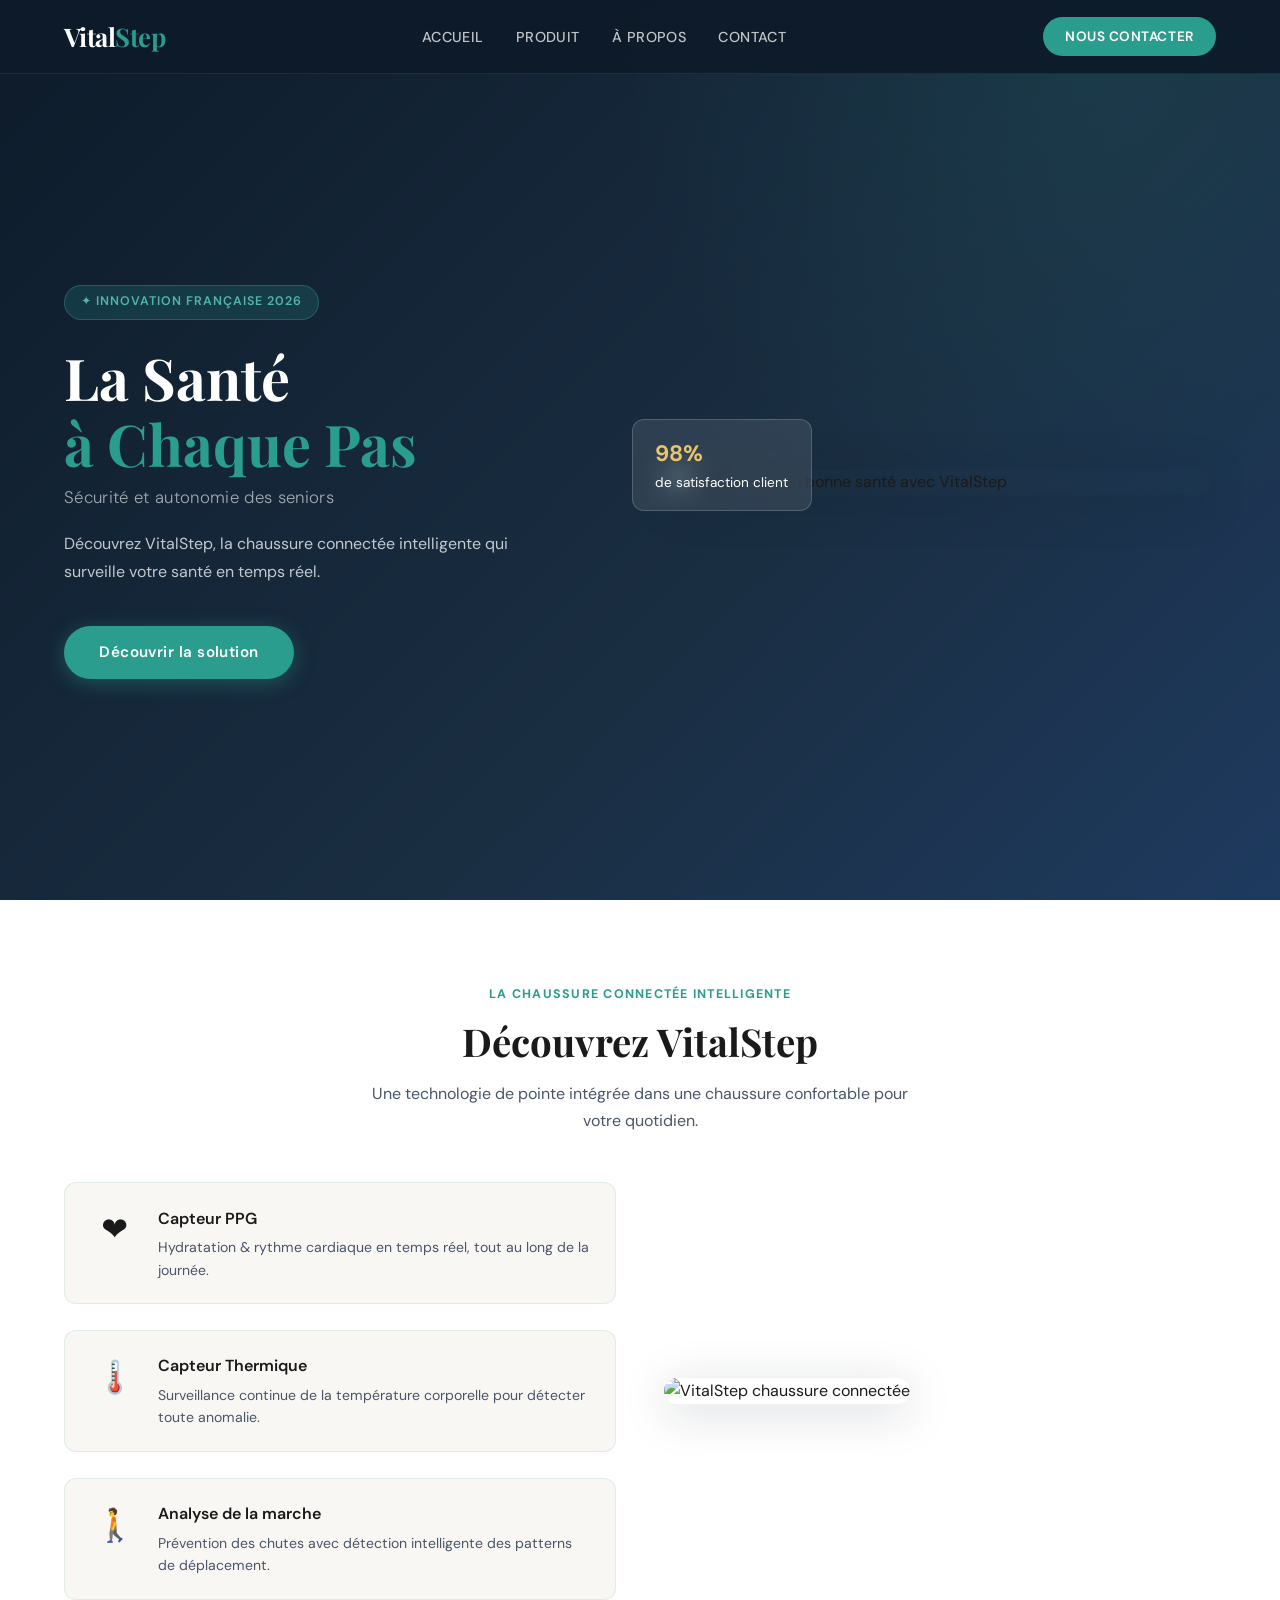
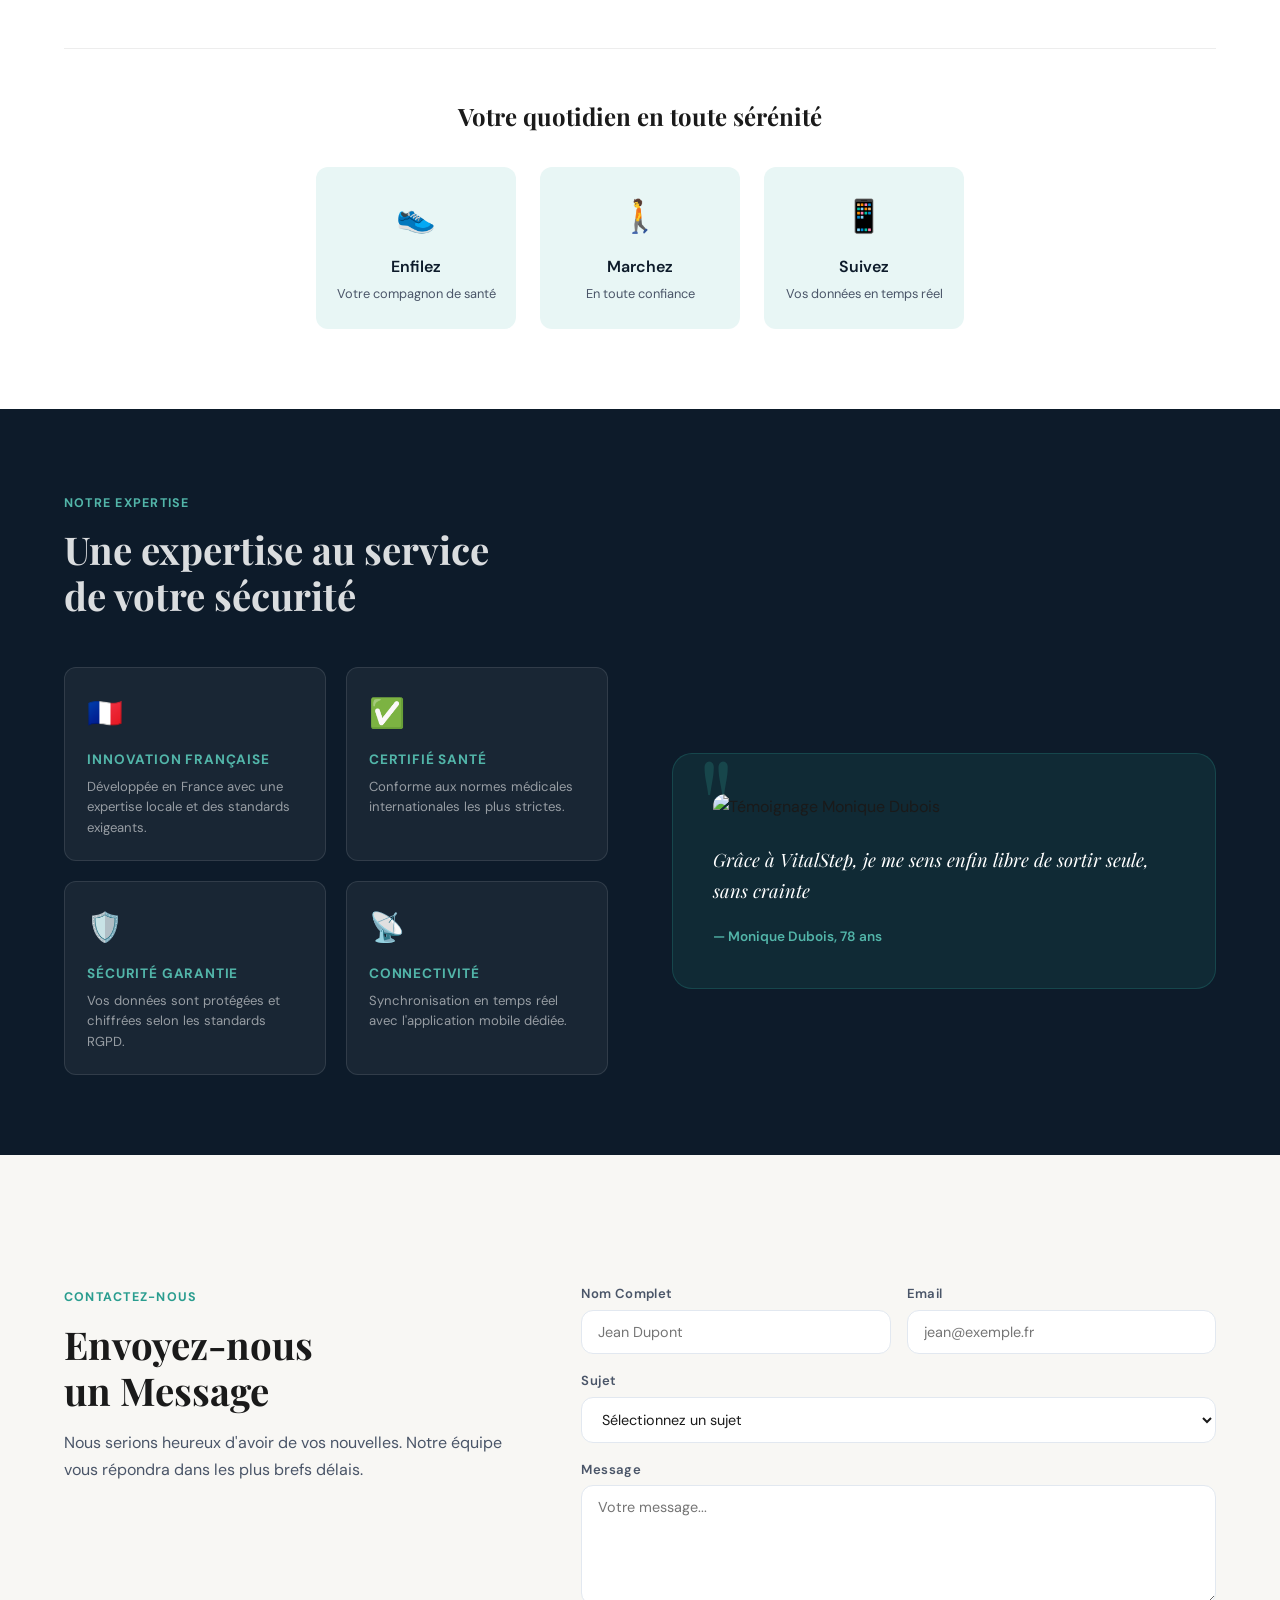
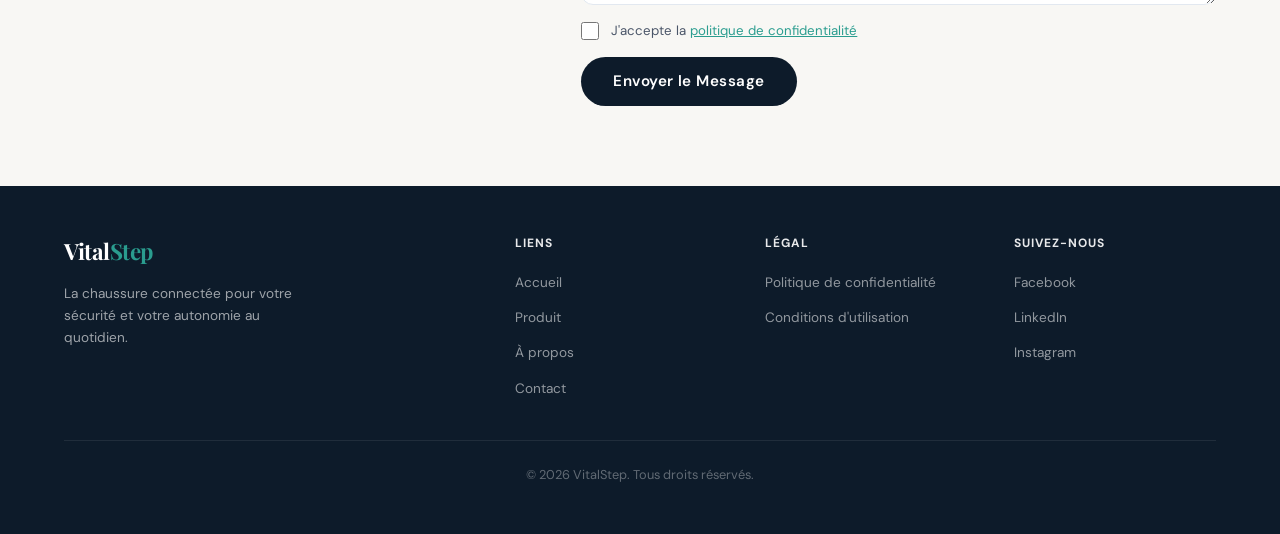
==== index-1.html @ 6504c4a6 "Formulaire connecté au webhook Make" ====
<!DOCTYPE html>
<html lang="fr">
<head>
  <meta charset="UTF-8" />
  <meta name="viewport" content="width=device-width, initial-scale=1.0" />
  <title>VitalStep</title>
  <link rel="preconnect" href="https://fonts.googleapis.com" />
  <link rel="preconnect" href="https://fonts.gstatic.com" crossorigin />
  <link href="https://fonts.googleapis.com/css2?family=Playfair+Display:wght@400;600;700&family=DM+Sans:wght@300;400;500;600&display=swap" rel="stylesheet" />
  <style>
    *, *::before, *::after { box-sizing: border-box; margin: 0; padding: 0; }

    :root {
      --navy: #0D1B2A;
      --navy-mid: #1A2E42;
      --teal: #2A9D8F;
      --teal-light: #52B5A9;
      --teal-pale: #E8F6F5;
      --gold: #E9C46A;
      --off-white: #F8F7F4;
      --text-dark: #1A1A1A;
      --text-mid: #4A5568;
      --text-light: #718096;
      --font-display: 'Playfair Display', Georgia, serif;
      --font-body: 'DM Sans', system-ui, sans-serif;
      --radius: 12px;
      --radius-lg: 20px;
      --shadow: 0 4px 32px rgba(13,27,42,0.10);
      --shadow-hover: 0 8px 48px rgba(13,27,42,0.18);
    }

    html { scroll-behavior: smooth; }

    body {
      font-family: var(--font-body);
      background: var(--off-white);
      color: var(--text-dark);
      line-height: 1.6;
      overflow-x: hidden;
    }

    nav {
      position: fixed; top: 0; left: 0; right: 0; z-index: 100;
      display: flex; align-items: center; justify-content: space-between;
      padding: 1rem 5%;
      background: rgba(13, 27, 42, 0.95);
      backdrop-filter: blur(12px);
      border-bottom: 1px solid rgba(42, 157, 143, 0.2);
      transition: all 0.3s;
    }
    .nav-logo {
      font-family: var(--font-display);
      font-size: 1.6rem; font-weight: 700;
      color: #fff;
      letter-spacing: -0.02em;
    }
    .nav-logo span { color: var(--teal); }
    .nav-links { display: flex; gap: 2rem; list-style: none; }
    .nav-links a {
      color: rgba(255,255,255,0.75);
      text-decoration: none; font-size: 0.9rem; font-weight: 500;
      letter-spacing: 0.03em; text-transform: uppercase;
      transition: color 0.2s;
    }
    .nav-links a:hover { color: var(--teal-light); }
    .nav-cta {
      background: var(--teal); color: #fff;
      padding: 0.55rem 1.4rem; border-radius: 50px;
      text-decoration: none; font-size: 0.85rem; font-weight: 600;
      letter-spacing: 0.04em; text-transform: uppercase;
      transition: background 0.2s, transform 0.15s;
    }
    .nav-cta:hover { background: var(--teal-light); transform: translateY(-1px); }

    #home {
      min-height: 100vh;
      display: grid; grid-template-columns: 1fr 1fr; align-items: center;
      gap: 3rem; padding: 8rem 5% 4rem;
      background: linear-gradient(135deg, var(--navy) 0%, var(--navy-mid) 60%, #1E3A5F 100%);
      position: relative; overflow: hidden;
    }
    #home::before {
      content: '';
      position: absolute; top: -50%; right: -20%;
      width: 80vw; height: 80vw; max-width: 900px;
      border-radius: 50%;
      background: radial-gradient(circle, rgba(42,157,143,0.12) 0%, transparent 70%);
      pointer-events: none;
    }
    .hero-content { position: relative; z-index: 1; }
    .hero-badge {
      display: inline-block;
      background: rgba(42,157,143,0.2); color: var(--teal-light);
      border: 1px solid rgba(42,157,143,0.4);
      padding: 0.4rem 1rem; border-radius: 50px;
      font-size: 0.78rem; font-weight: 600; letter-spacing: 0.08em;
      text-transform: uppercase; margin-bottom: 1.5rem;
    }
    .hero-title {
      font-family: var(--font-display);
      font-size: clamp(2.4rem, 4.5vw, 3.8rem);
      font-weight: 700; line-height: 1.15; color: #fff;
      margin-bottom: 0.5rem;
    }
    .hero-title .accent { color: var(--teal); display: block; }
    .hero-subtitle {
      font-size: 1.05rem; color: rgba(255,255,255,0.6);
      font-weight: 300; margin-bottom: 1.2rem;
      letter-spacing: 0.02em;
    }
    .hero-desc {
      font-size: 1rem; color: rgba(255,255,255,0.75);
      max-width: 480px; margin-bottom: 2.5rem; line-height: 1.75;
    }
    .hero-btn {
      display: inline-block;
      background: var(--teal); color: #fff;
      padding: 0.9rem 2.2rem; border-radius: 50px;
      text-decoration: none; font-size: 0.95rem; font-weight: 600;
      letter-spacing: 0.03em;
      transition: background 0.2s, transform 0.15s, box-shadow 0.2s;
      box-shadow: 0 4px 20px rgba(42,157,143,0.4);
    }
    .hero-btn:hover {
      background: var(--teal-light); transform: translateY(-2px);
      box-shadow: 0 8px 30px rgba(42,157,143,0.5);
    }
    .hero-image-wrap {
      position: relative; z-index: 1;
      display: flex; align-items: center; justify-content: center;
    }
    .hero-image-wrap img {
      width: 100%; max-width: 540px;
      border-radius: var(--radius-lg);
      box-shadow: var(--shadow-hover);
      object-fit: cover;
    }
    .hero-float-card {
      position: absolute; bottom: -1rem; left: -2rem;
      background: rgba(255,255,255,0.1); backdrop-filter: blur(14px);
      border: 1px solid rgba(255,255,255,0.18);
      border-radius: var(--radius); padding: 1rem 1.4rem;
      color: #fff; font-size: 0.85rem;
    }
    .hero-float-card strong { display: block; font-size: 1.4rem; color: var(--gold); }

    section { padding: 5rem 5%; }
    .section-tag {
      display: inline-block; color: var(--teal);
      font-size: 0.78rem; font-weight: 700; letter-spacing: 0.1em;
      text-transform: uppercase; margin-bottom: 0.8rem;
    }
    .section-title {
      font-family: var(--font-display);
      font-size: clamp(1.8rem, 3vw, 2.8rem);
      font-weight: 700; line-height: 1.2; color: var(--text-dark);
      margin-bottom: 1rem;
    }
    .section-title.light { color: #fff; }
    .section-sub { color: var(--text-mid); max-width: 560px; line-height: 1.7; }

    #product { background: #fff; }
    .product-grid {
      display: grid; grid-template-columns: 1fr 1fr; gap: 3rem;
      align-items: center; margin-top: 3rem;
    }
    .product-features { display: flex; flex-direction: column; gap: 1.6rem; }
    .feature-card {
      display: flex; gap: 1.2rem; align-items: flex-start;
      padding: 1.4rem 1.6rem; border-radius: var(--radius);
      background: var(--off-white);
      border: 1px solid rgba(42,157,143,0.12);
      transition: transform 0.2s, box-shadow 0.2s, border-color 0.2s;
    }
    .feature-card:hover {
      transform: translateY(-3px); box-shadow: var(--shadow);
      border-color: rgba(42,157,143,0.35);
    }
    .feature-icon {
      font-size: 2rem; width: 48px; height: 48px;
      display: flex; align-items: center; justify-content: center;
      flex-shrink: 0;
    }
    .feature-card h3 { font-size: 1rem; font-weight: 600; margin-bottom: 0.3rem; }
    .feature-card p { font-size: 0.88rem; color: var(--text-mid); line-height: 1.6; }
    .product-steps {
      margin-top: 3rem; padding-top: 3rem;
      border-top: 1px solid rgba(0,0,0,0.07);
    }
    .steps-title {
      font-family: var(--font-display); font-size: 1.5rem;
      font-weight: 700; color: var(--text-dark); margin-bottom: 2rem;
      text-align: center;
    }
    .steps-row {
      display: flex; gap: 1.5rem; justify-content: center; flex-wrap: wrap;
    }
    .step-item {
      flex: 1; min-width: 140px; max-width: 200px;
      text-align: center; padding: 1.5rem 1rem;
      background: var(--teal-pale); border-radius: var(--radius);
    }
    .step-icon { font-size: 2rem; margin-bottom: 0.7rem; }
    .step-item h4 { font-size: 1rem; font-weight: 600; color: var(--navy); }
    .step-item p { font-size: 0.8rem; color: var(--text-mid); margin-top: 0.3rem; }
    .product-image img {
      width: 100%; border-radius: var(--radius-lg);
      box-shadow: var(--shadow-hover); object-fit: cover;
    }

    #about { background: var(--navy); }
    #about .section-title, #about .section-sub { color: rgba(255,255,255,0.85); }
    .about-inner {
      display: grid; grid-template-columns: 1fr 1fr; gap: 4rem;
      align-items: center; margin-top: 3rem;
    }
    .trust-grid {
      display: grid; grid-template-columns: 1fr 1fr; gap: 1.2rem;
    }
    .trust-card {
      background: rgba(255,255,255,0.05);
      border: 1px solid rgba(255,255,255,0.1);
      border-radius: var(--radius); padding: 1.4rem;
      transition: background 0.2s;
    }
    .trust-card:hover { background: rgba(42,157,143,0.12); }
    .trust-icon { font-size: 1.8rem; margin-bottom: 0.8rem; }
    .trust-card h3 { font-size: 0.85rem; font-weight: 700; color: var(--teal-light); letter-spacing: 0.06em; text-transform: uppercase; margin-bottom: 0.4rem; }
    .trust-card p { font-size: 0.82rem; color: rgba(255,255,255,0.55); line-height: 1.55; }
    .testimonial-block {
      background: rgba(42,157,143,0.12);
      border: 1px solid rgba(42,157,143,0.25);
      border-radius: var(--radius-lg); padding: 2.5rem;
      position: relative;
    }
    .testimonial-block::before {
      content: '"';
      font-family: var(--font-display); font-size: 8rem;
      line-height: 1; color: rgba(42,157,143,0.25);
      position: absolute; top: -1rem; left: 1.5rem;
      pointer-events: none;
    }
    .testimonial-block img {
      width: 100%; border-radius: var(--radius);
      margin-bottom: 1.5rem; object-fit: cover;
      max-height: 220px;
    }
    .testimonial-text {
      font-family: var(--font-display); font-size: 1.15rem;
      font-style: italic; color: #fff; line-height: 1.7;
      margin-bottom: 1.2rem;
    }
    .testimonial-author { font-size: 0.85rem; color: var(--teal-light); font-weight: 600; }

    #contact { background: var(--off-white); }
    .contact-inner {
      display: grid; grid-template-columns: 1fr 1.4fr; gap: 4rem;
      align-items: start; margin-top: 3rem;
    }
    .contact-info p { color: var(--text-mid); line-height: 1.75; margin-bottom: 2rem; }
    form { display: flex; flex-direction: column; gap: 1rem; }
    .form-row { display: grid; grid-template-columns: 1fr 1fr; gap: 1rem; }
    .form-group { display: flex; flex-direction: column; gap: 0.35rem; }
    .form-group label { font-size: 0.82rem; font-weight: 600; color: var(--text-mid); letter-spacing: 0.03em; }
    .form-group input,
    .form-group select,
    .form-group textarea {
      padding: 0.75rem 1rem;
      border: 1.5px solid #E2E8F0;
      border-radius: var(--radius); font-family: var(--font-body);
      font-size: 0.9rem; color: var(--text-dark);
      background: #fff; transition: border-color 0.2s, box-shadow 0.2s;
      outline: none;
    }
    .form-group input:focus,
    .form-group select:focus,
    .form-group textarea:focus {
      border-color: var(--teal);
      box-shadow: 0 0 0 3px rgba(42,157,143,0.12);
    }
    .form-group textarea { resize: vertical; min-height: 120px; }
    .form-check {
      display: flex; align-items: flex-start; gap: 0.75rem;
      font-size: 0.83rem; color: var(--text-mid); line-height: 1.5;
    }
    .form-check input[type="checkbox"] {
      width: 18px; height: 18px; margin-top: 1px; flex-shrink: 0;
      accent-color: var(--teal); cursor: pointer;
    }
    .form-check a { color: var(--teal); }
    .btn-submit {
      background: var(--navy); color: #fff;
      padding: 0.9rem 2rem; border-radius: 50px;
      border: none; cursor: pointer; font-family: var(--font-body);
      font-size: 0.95rem; font-weight: 600; letter-spacing: 0.03em;
      transition: background 0.2s, transform 0.15s;
      align-self: flex-start;
    }
    .btn-submit:hover { background: var(--teal); transform: translateY(-2px); }
    .btn-submit:disabled {
      opacity: 0.6; cursor: not-allowed; transform: none;
    }

    footer {
      background: var(--navy);
      color: rgba(255,255,255,0.6);
      padding: 3rem 5%;
    }
    .footer-inner {
      display: grid; grid-template-columns: 2fr 1fr 1fr 1fr; gap: 3rem;
      margin-bottom: 2.5rem;
    }
    .footer-brand .nav-logo { font-size: 1.4rem; display: block; margin-bottom: 0.8rem; }
    .footer-brand p { font-size: 0.85rem; line-height: 1.65; max-width: 240px; }
    .footer-col h4 {
      font-size: 0.75rem; font-weight: 700; color: rgba(255,255,255,0.9);
      letter-spacing: 0.08em; text-transform: uppercase; margin-bottom: 1rem;
    }
    .footer-col ul { list-style: none; display: flex; flex-direction: column; gap: 0.6rem; }
    .footer-col ul a { color: rgba(255,255,255,0.55); text-decoration: none; font-size: 0.85rem; transition: color 0.2s; }
    .footer-col ul a:hover { color: var(--teal-light); }
    .footer-bottom {
      border-top: 1px solid rgba(255,255,255,0.08);
      padding-top: 1.5rem; text-align: center;
      font-size: 0.8rem; color: rgba(255,255,255,0.35);
    }

    .fade-up {
      opacity: 0; transform: translateY(30px);
      transition: opacity 0.6s ease, transform 0.6s ease;
    }
    .fade-up.visible { opacity: 1; transform: translateY(0); }

    @media (max-width: 900px) {
      #home { grid-template-columns: 1fr; text-align: center; }
      .hero-desc { margin-inline: auto; }
      .hero-image-wrap { display: none; }
      .product-grid, .about-inner, .contact-inner { grid-template-columns: 1fr; }
      .footer-inner { grid-template-columns: 1fr 1fr; }
      .nav-links { display: none; }
    }
    @media (max-width: 600px) {
      .form-row { grid-template-columns: 1fr; }
      .trust-grid { grid-template-columns: 1fr; }
      .footer-inner { grid-template-columns: 1fr; }
      .steps-row { flex-direction: column; align-items: center; }
    }
  </style>
</head>
<body>

  <nav id="navbar">
    <span class="nav-logo">Vital<span>Step</span></span>
    <ul class="nav-links">
      <li><a href="#home">Accueil</a></li>
      <li><a href="#product">Produit</a></li>
      <li><a href="#about">À propos</a></li>
      <li><a href="#contact">Contact</a></li>
    </ul>
    <a href="#contact" class="nav-cta">Nous contacter</a>
  </nav>

  <section id="home">
    <div class="hero-content fade-up">
      <span class="hero-badge">✦ Innovation Française 2026</span>
      <h1 class="hero-title">
        La Santé<br />
        <span class="accent">à Chaque Pas</span>
      </h1>
      <p class="hero-subtitle">Sécurité et autonomie des seniors</p>
      <p class="hero-desc">
        Découvrez VitalStep, la chaussure connectée intelligente qui surveille votre santé en temps réel.
      </p>
      <a href="#product" class="hero-btn">Découvrir la solution</a>
    </div>
    <div class="hero-image-wrap fade-up" style="transition-delay: 0.2s">
      <img
        src="https://vitalstep-dq9lbvac.manus.space/manus-storage/maquette_sans_texte_7a502015.jpg"
        alt="Grand-mère en bonne santé avec VitalStep"
      />
      <div class="hero-float-card">
        <strong>98%</strong>
        de satisfaction client
      </div>
    </div>
  </section>

  <section id="product">
    <div style="text-align: center; max-width: 640px; margin: 0 auto 1rem;">
      <span class="section-tag fade-up">La chaussure connectée intelligente</span>
      <h2 class="section-title fade-up">Découvrez VitalStep</h2>
      <p class="section-sub fade-up" style="margin: 0 auto;">
        Une technologie de pointe intégrée dans une chaussure confortable pour votre quotidien.
      </p>
    </div>
    <div class="product-grid">
      <div class="product-features">
        <div class="feature-card fade-up">
          <div class="feature-icon">❤️</div>
          <div>
            <h3>Capteur PPG</h3>
            <p>Hydratation &amp; rythme cardiaque en temps réel, tout au long de la journée.</p>
          </div>
        </div>
        <div class="feature-card fade-up" style="transition-delay: 0.1s">
          <div class="feature-icon">🌡️</div>
          <div>
            <h3>Capteur Thermique</h3>
            <p>Surveillance continue de la température corporelle pour détecter toute anomalie.</p>
          </div>
        </div>
        <div class="feature-card fade-up" style="transition-delay: 0.2s">
          <div class="feature-icon">🚶</div>
          <div>
            <h3>Analyse de la marche</h3>
            <p>Prévention des chutes avec détection intelligente des patterns de déplacement.</p>
          </div>
        </div>
      </div>
      <div class="product-image fade-up" style="transition-delay: 0.15s">
        <img
          src="https://vitalstep-dq9lbvac.manus.space/manus-storage/maquette_sans_texte_7a502015.jpg"
          alt="VitalStep chaussure connectée"
        />
      </div>
    </div>
    <div class="product-steps fade-up">
      <p class="steps-title">Votre quotidien en toute sérénité</p>
      <div class="steps-row">
        <div class="step-item">
          <div class="step-icon">👟</div>
          <h4>Enfilez</h4>
          <p>Votre compagnon de santé</p>
        </div>
        <div class="step-item">
          <div class="step-icon">🚶</div>
          <h4>Marchez</h4>
          <p>En toute confiance</p>
        </div>
        <div class="step-item">
          <div class="step-icon">📱</div>
          <h4>Suivez</h4>
          <p>Vos données en temps réel</p>
        </div>
      </div>
    </div>
  </section>

  <section id="about">
    <div>
      <span class="section-tag" style="color: var(--teal-light);">Notre expertise</span>
      <h2 class="section-title light fade-up">Une expertise au service<br />de votre sécurité</h2>
    </div>
    <div class="about-inner">
      <div class="trust-grid">
        <div class="trust-card fade-up">
          <div class="trust-icon">🇫🇷</div>
          <h3>Innovation Française</h3>
          <p>Développée en France avec une expertise locale et des standards exigeants.</p>
        </div>
        <div class="trust-card fade-up" style="transition-delay: 0.1s">
          <div class="trust-icon">✅</div>
          <h3>Certifié Santé</h3>
          <p>Conforme aux normes médicales internationales les plus strictes.</p>
        </div>
        <div class="trust-card fade-up" style="transition-delay: 0.2s">
          <div class="trust-icon">🛡️</div>
          <h3>Sécurité Garantie</h3>
          <p>Vos données sont protégées et chiffrées selon les standards RGPD.</p>
        </div>
        <div class="trust-card fade-up" style="transition-delay: 0.3s">
          <div class="trust-icon">📡</div>
          <h3>Connectivité</h3>
          <p>Synchronisation en temps réel avec l'application mobile dédiée.</p>
        </div>
      </div>
      <div class="testimonial-block fade-up" style="transition-delay: 0.15s">
        <img
          src="https://vitalstep-dq9lbvac.manus.space/manus-storage/maquette_sans_texte_7a502015.jpg"
          alt="Témoignage Monique Dubois"
        />
        <p class="testimonial-text">
          Grâce à VitalStep, je me sens enfin libre de sortir seule, sans crainte
        </p>
        <p class="testimonial-author">— Monique Dubois, 78 ans</p>
      </div>
    </div>
  </section>

  <section id="contact">
    <div class="contact-inner">
      <div>
        <span class="section-tag fade-up">Contactez-nous</span>
        <h2 class="section-title fade-up">Envoyez-nous<br />un Message</h2>
        <p class="section-sub fade-up">
          Nous serions heureux d'avoir de vos nouvelles. Notre équipe vous répondra dans les plus brefs délais.
        </p>
      </div>
      <form id="contactForm" class="fade-up">
        <div class="form-row">
          <div class="form-group">
            <label for="name">Nom Complet</label>
            <input type="text" id="name" name="name" placeholder="Jean Dupont" required />
          </div>
          <div class="form-group">
            <label for="email">Email</label>
            <input type="email" id="email" name="email" placeholder="jean@exemple.fr" required />
          </div>
        </div>
        <div class="form-group">
          <label for="subject">Sujet</label>
          <select id="subject" name="subject" required>
            <option value="" disabled selected>Sélectionnez un sujet</option>
            <option value="general">Question générale</option>
            <option value="support">Support technique</option>
            <option value="partnership">Partenariat</option>
            <option value="feedback">Retour d'expérience</option>
          </select>
        </div>
        <div class="form-group">
          <label for="message">Message</label>
          <textarea id="message" name="message" placeholder="Votre message..." required></textarea>
        </div>
        <div class="form-check">
          <input type="checkbox" id="privacy" name="privacy" required />
          <label for="privacy">
            J'accepte la <a href="#">politique de confidentialité</a>
          </label>
        </div>
        <button type="submit" class="btn-submit" id="submitBtn">Envoyer le Message</button>
        <p id="form-success" style="display:none; color: var(--teal); font-weight:600; font-size:0.9rem; margin-top:0.5rem;">
          ✓ Votre message a bien été envoyé. Vous allez recevoir un email de confirmation !
        </p>
        <p id="form-error" style="display:none; color:#E53E3E; font-weight:600; font-size:0.9rem; margin-top:0.5rem;">
          ✗ Une erreur est survenue. Veuillez réessayer.
        </p>
      </form>
    </div>
  </section>

  <footer>
    <div class="footer-inner">
      <div class="footer-brand">
        <span class="nav-logo">Vital<span>Step</span></span>
        <p>La chaussure connectée pour votre sécurité et votre autonomie au quotidien.</p>
      </div>
      <div class="footer-col">
        <h4>Liens</h4>
        <ul>
          <li><a href="#home">Accueil</a></li>
          <li><a href="#product">Produit</a></li>
          <li><a href="#about">À propos</a></li>
          <li><a href="#contact">Contact</a></li>
        </ul>
      </div>
      <div class="footer-col">
        <h4>Légal</h4>
        <ul>
          <li><a href="#">Politique de confidentialité</a></li>
          <li><a href="#">Conditions d'utilisation</a></li>
        </ul>
      </div>
      <div class="footer-col">
        <h4>Suivez-nous</h4>
        <ul>
          <li><a href="#">Facebook</a></li>
          <li><a href="#">LinkedIn</a></li>
          <li><a href="#">Instagram</a></li>
        </ul>
      </div>
    </div>
    <div class="footer-bottom">
      © 2026 VitalStep. Tous droits réservés.
    </div>
  </footer>

  <script>
    // Scroll animations
    const observer = new IntersectionObserver((entries) => {
      entries.forEach(e => {
        if (e.isIntersecting) {
          e.target.classList.add('visible');
          observer.unobserve(e.target);
        }
      });
    }, { threshold: 0.12 });
    document.querySelectorAll('.fade-up').forEach(el => observer.observe(el));

    // Nav shadow on scroll
    const navbar = document.getElementById('navbar');
    window.addEventListener('scroll', () => {
      navbar.style.boxShadow = window.scrollY > 20
        ? '0 4px 24px rgba(0,0,0,0.25)'
        : 'none';
    });

    // ── FORMULAIRE → MAKE WEBHOOK ──
    document.getElementById('contactForm').addEventListener('submit', async function(e) {
      e.preventDefault();

      const submitBtn = document.getElementById('submitBtn');
      const successMsg = document.getElementById('form-success');
      const errorMsg = document.getElementById('form-error');

      // Désactive le bouton pendant l'envoi
      submitBtn.disabled = true;
      submitBtn.textContent = 'Envoi en cours...';
      successMsg.style.display = 'none';
      errorMsg.style.display = 'none';

      const data = {
        nom:     document.getElementById('name').value,
        email:   document.getElementById('email').value,
        sujet:   document.getElementById('subject').value,
        message: document.getElementById('message').value,
        date:    new Date().toLocaleString('fr-FR')
      };

      try {
        const response = await fetch('https://hook.eu1.make.com/mqfgu97cvby0awu44qdc1tq4er8edf29', {
          method: 'POST',
          headers: { 'Content-Type': 'application/json' },
          body: JSON.stringify(data)
        });

        if (response.ok) {
          successMsg.style.display = 'block';
          this.reset();
        } else {
          errorMsg.style.display = 'block';
        }
      } catch (err) {
        errorMsg.style.display = 'block';
      } finally {
        submitBtn.disabled = false;
        submitBtn.textContent = 'Envoyer le Message';
        setTimeout(() => {
          successMsg.style.display = 'none';
          errorMsg.style.display = 'none';
        }, 6000);
      }
    });
  </script>

</body>
</html>
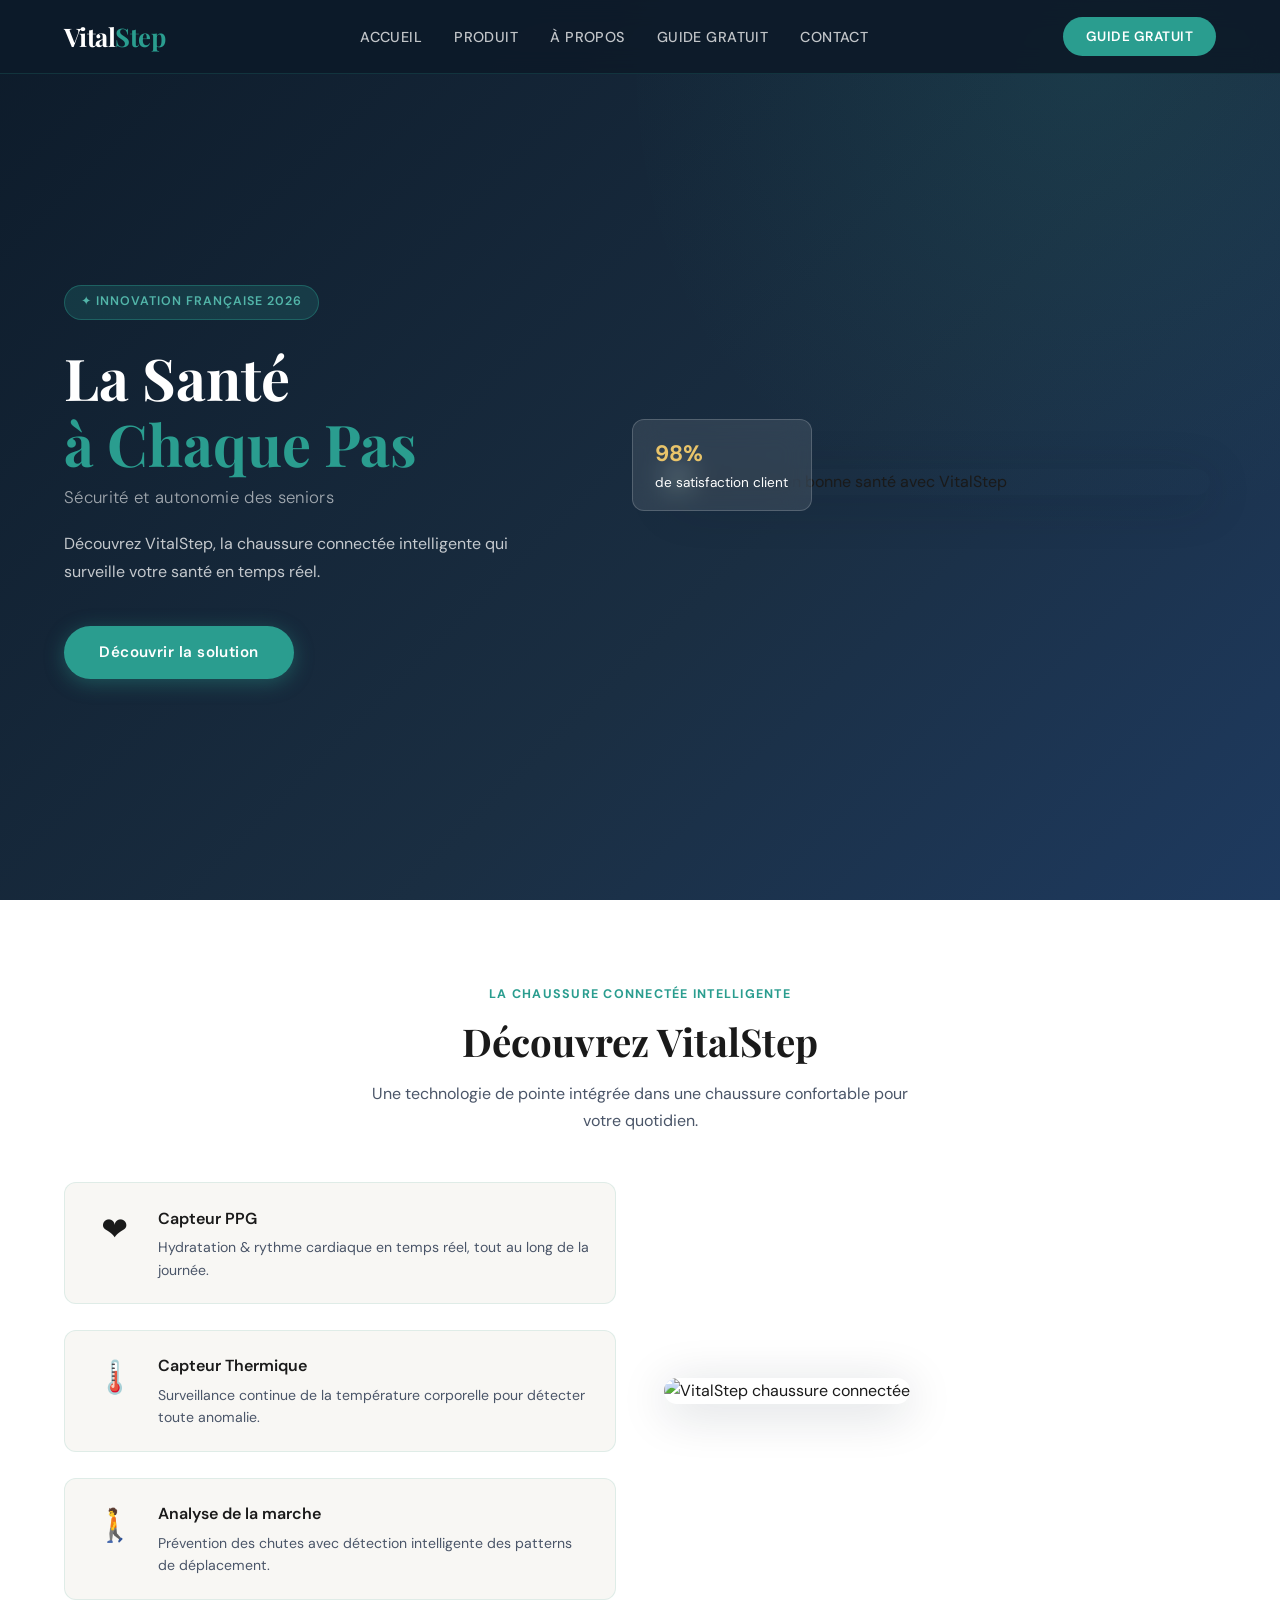
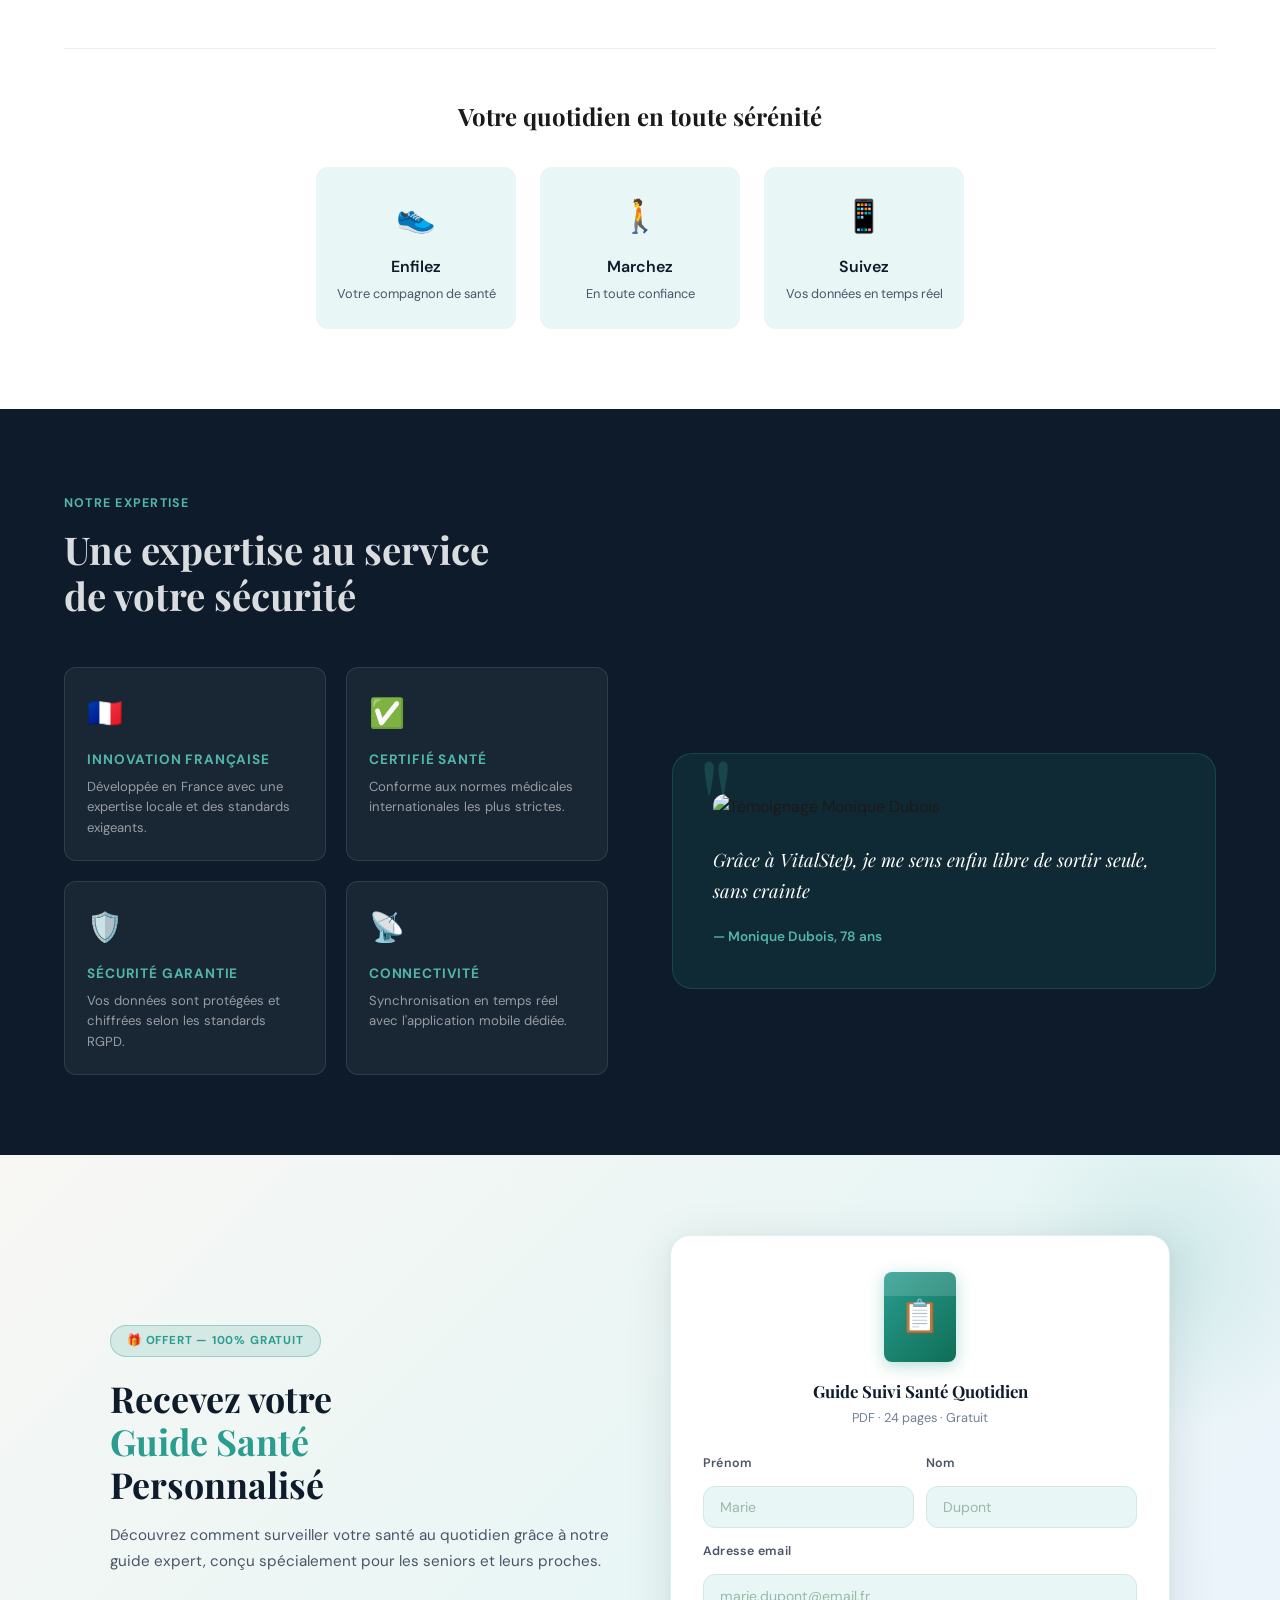
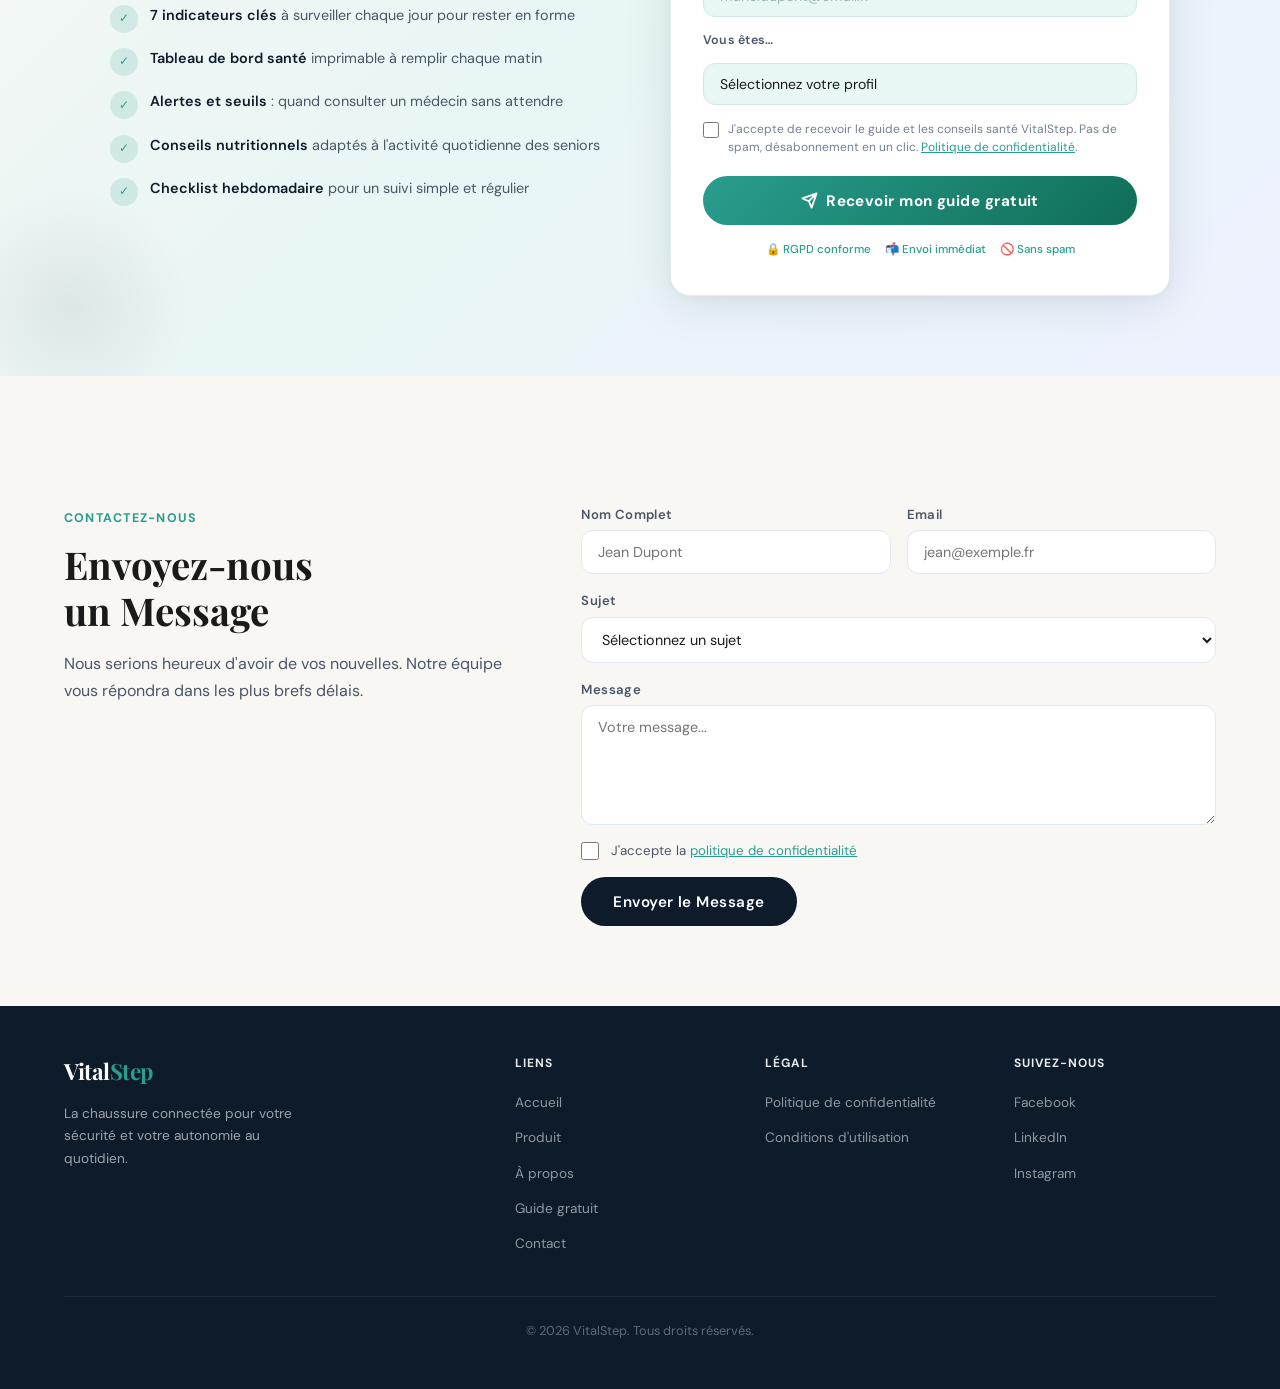
==== commit bdc7321a: "Ajoutdufreebi" ====
--- a/index-1.html
+++ b/index-1.html
@@ -9,7 +9,7 @@
   <link href="https://fonts.googleapis.com/css2?family=Playfair+Display:wght@400;600;700&family=DM+Sans:wght@300;400;500;600&display=swap" rel="stylesheet" />
   <style>
     *, *::before, *::after { box-sizing: border-box; margin: 0; padding: 0; }
-
+ 
     :root {
       --navy: #0D1B2A;
       --navy-mid: #1A2E42;
@@ -28,9 +28,9 @@
       --shadow: 0 4px 32px rgba(13,27,42,0.10);
       --shadow-hover: 0 8px 48px rgba(13,27,42,0.18);
     }
-
+ 
     html { scroll-behavior: smooth; }
-
+ 
     body {
       font-family: var(--font-body);
       background: var(--off-white);
@@ -38,7 +38,7 @@
       line-height: 1.6;
       overflow-x: hidden;
     }
-
+ 
     nav {
       position: fixed; top: 0; left: 0; right: 0; z-index: 100;
       display: flex; align-items: center; justify-content: space-between;
@@ -71,7 +71,7 @@
       transition: background 0.2s, transform 0.15s;
     }
     .nav-cta:hover { background: var(--teal-light); transform: translateY(-1px); }
-
+ 
     #home {
       min-height: 100vh;
       display: grid; grid-template-columns: 1fr 1fr; align-items: center;
@@ -143,7 +143,7 @@
       color: #fff; font-size: 0.85rem;
     }
     .hero-float-card strong { display: block; font-size: 1.4rem; color: var(--gold); }
-
+ 
     section { padding: 5rem 5%; }
     .section-tag {
       display: inline-block; color: var(--teal);
@@ -158,7 +158,7 @@
     }
     .section-title.light { color: #fff; }
     .section-sub { color: var(--text-mid); max-width: 560px; line-height: 1.7; }
-
+ 
     #product { background: #fff; }
     .product-grid {
       display: grid; grid-template-columns: 1fr 1fr; gap: 3rem;
@@ -207,7 +207,7 @@
       width: 100%; border-radius: var(--radius-lg);
       box-shadow: var(--shadow-hover); object-fit: cover;
     }
-
+ 
     #about { background: var(--navy); }
     #about .section-title, #about .section-sub { color: rgba(255,255,255,0.85); }
     .about-inner {
@@ -251,7 +251,183 @@
       margin-bottom: 1.2rem;
     }
     .testimonial-author { font-size: 0.85rem; color: var(--teal-light); font-weight: 600; }
-
+ 
+    /* ═══════════════════════════════════════
+       SECTION FREEBIE — adaptée à VitalStep
+    ═══════════════════════════════════════ */
+    #freebie {
+      background: linear-gradient(135deg, var(--off-white) 0%, var(--teal-pale) 50%, #EEF2FF 100%);
+      padding: 5rem 5%;
+      position: relative;
+      overflow: hidden;
+    }
+    #freebie::before {
+      content: '';
+      position: absolute; top: -60px; right: -60px;
+      width: 340px; height: 340px;
+      background: radial-gradient(circle, rgba(42,157,143,0.13) 0%, transparent 70%);
+      border-radius: 50%; pointer-events: none;
+    }
+    #freebie::after {
+      content: '';
+      position: absolute; bottom: -50px; left: -50px;
+      width: 240px; height: 240px;
+      background: radial-gradient(circle, rgba(13,27,42,0.07) 0%, transparent 70%);
+      border-radius: 50%; pointer-events: none;
+    }
+    .freebie-inner {
+      max-width: 1060px; margin: 0 auto;
+      display: grid; grid-template-columns: 1fr 1fr;
+      gap: 60px; align-items: center;
+      position: relative; z-index: 1;
+    }
+    .freebie-badge {
+      display: inline-flex; align-items: center; gap: 6px;
+      background: rgba(42,157,143,0.15); color: var(--teal);
+      font-size: 0.72rem; font-weight: 700;
+      padding: 6px 16px; border-radius: 30px;
+      border: 1px solid rgba(42,157,143,0.35);
+      margin-bottom: 1.2rem; letter-spacing: 0.07em;
+      text-transform: uppercase;
+    }
+    .freebie-title {
+      font-family: var(--font-display);
+      font-size: clamp(1.8rem, 2.8vw, 2.4rem);
+      font-weight: 700; color: var(--navy);
+      line-height: 1.2; margin-bottom: 1rem;
+    }
+    .freebie-title span { color: var(--teal); }
+    .freebie-subtitle {
+      font-size: 0.95rem; color: var(--text-mid);
+      line-height: 1.75; margin-bottom: 1.8rem;
+    }
+    .freebie-benefits { display: flex; flex-direction: column; gap: 0.9rem; }
+    .benefit-item {
+      display: flex; align-items: flex-start; gap: 12px;
+      font-size: 0.9rem; color: var(--text-mid);
+    }
+    .benefit-icon {
+      width: 28px; height: 28px; flex-shrink: 0;
+      background: rgba(42,157,143,0.15); border-radius: 50%;
+      display: flex; align-items: center; justify-content: center;
+      font-size: 12px; color: var(--teal); font-weight: 700;
+      margin-top: 1px;
+    }
+    .benefit-text strong { color: var(--navy); font-weight: 600; }
+ 
+    /* Carte formulaire */
+    .freebie-card {
+      background: #fff;
+      border-radius: var(--radius-lg);
+      padding: 2.2rem 2rem;
+      box-shadow: 0 8px 48px rgba(13,27,42,0.10), 0 2px 8px rgba(13,27,42,0.04);
+      border: 1px solid rgba(42,157,143,0.15);
+    }
+    .freebie-card-header {
+      text-align: center; margin-bottom: 1.6rem;
+    }
+    .guide-preview {
+      width: 72px; height: 90px;
+      background: linear-gradient(135deg, var(--teal), #0f6e56);
+      border-radius: 8px; margin: 0 auto 1rem;
+      display: flex; align-items: center; justify-content: center;
+      box-shadow: 0 4px 16px rgba(42,157,143,0.35);
+      font-size: 2rem; position: relative; overflow: hidden;
+    }
+    .guide-preview::before {
+      content: '';
+      position: absolute; top: 0; left: 0; right: 0; height: 24px;
+      background: rgba(255,255,255,0.15);
+    }
+    .freebie-card-header h3 {
+      font-family: var(--font-display);
+      font-size: 1.05rem; font-weight: 700; color: var(--navy); margin-bottom: 0.2rem;
+    }
+    .freebie-card-header p { font-size: 0.8rem; color: var(--text-light); }
+ 
+    .freebie-form .form-group { margin-bottom: 0.9rem; }
+    .freebie-form .form-group label {
+      display: block; font-size: 0.78rem; font-weight: 600;
+      color: var(--text-mid); margin-bottom: 0.4rem; letter-spacing: 0.02em;
+    }
+    .freebie-form .form-group input,
+    .freebie-form .form-group select {
+      width: 100%; padding: 0.7rem 1rem;
+      border: 1.5px solid #D1E8E5;
+      border-radius: var(--radius);
+      font-family: var(--font-body);
+      font-size: 0.88rem; color: var(--text-dark);
+      background: var(--teal-pale);
+      transition: border-color 0.2s, box-shadow 0.2s; outline: none;
+      appearance: none;
+    }
+    .freebie-form .form-group input::placeholder { color: #9db8ab; }
+    .freebie-form .form-group input:focus,
+    .freebie-form .form-group select:focus {
+      border-color: var(--teal);
+      background: #fff;
+      box-shadow: 0 0 0 3px rgba(42,157,143,0.12);
+    }
+    .freebie-form .form-row {
+      display: grid; grid-template-columns: 1fr 1fr; gap: 0.75rem;
+    }
+    .freebie-consent {
+      display: flex; align-items: flex-start; gap: 9px;
+      font-size: 0.75rem; color: var(--text-light);
+      margin-bottom: 1.2rem; line-height: 1.55;
+    }
+    .freebie-consent input[type="checkbox"] {
+      width: 16px; height: 16px;
+      accent-color: var(--teal);
+      margin-top: 2px; flex-shrink: 0; cursor: pointer;
+    }
+    .freebie-consent a { color: var(--teal); text-decoration: underline; cursor: pointer; }
+    .freebie-submit {
+      width: 100%; padding: 0.9rem;
+      background: linear-gradient(135deg, var(--teal), #0f6e56);
+      color: #fff; font-family: var(--font-body);
+      font-size: 0.95rem; font-weight: 700;
+      border: none; border-radius: 50px;
+      cursor: pointer; letter-spacing: 0.03em;
+      display: flex; align-items: center; justify-content: center; gap: 8px;
+      transition: transform 0.15s, box-shadow 0.2s;
+    }
+    .freebie-submit:hover {
+      transform: translateY(-2px);
+      box-shadow: 0 6px 24px rgba(42,157,143,0.4);
+    }
+    .freebie-submit:active { transform: scale(0.99); }
+    .freebie-submit svg { width: 17px; height: 17px; }
+ 
+    .freebie-trust {
+      display: flex; align-items: center; justify-content: center;
+      gap: 14px; margin-top: 1rem; flex-wrap: wrap;
+    }
+    .freebie-trust-item {
+      display: flex; align-items: center; gap: 5px;
+      font-size: 0.72rem; color: var(--teal); font-weight: 500;
+    }
+ 
+    .freebie-success {
+      display: none; text-align: center; padding: 1.5rem 0;
+      animation: fadeUp 0.4s ease forwards;
+    }
+    .freebie-success .check-circle {
+      width: 60px; height: 60px;
+      background: rgba(42,157,143,0.15); border-radius: 50%;
+      display: flex; align-items: center; justify-content: center;
+      margin: 0 auto 1rem; font-size: 1.6rem;
+    }
+    .freebie-success h4 { font-size: 1.1rem; color: var(--navy); font-weight: 700; margin-bottom: 0.5rem; }
+    .freebie-success p { font-size: 0.82rem; color: var(--text-mid); line-height: 1.65; }
+ 
+    @keyframes fadeUp {
+      from { opacity: 0; transform: translateY(10px); }
+      to   { opacity: 1; transform: translateY(0); }
+    }
+ 
+    /* ══════════════════ */
+ 
     #contact { background: var(--off-white); }
     .contact-inner {
       display: grid; grid-template-columns: 1fr 1.4fr; gap: 4rem;
@@ -297,10 +473,8 @@
       align-self: flex-start;
     }
     .btn-submit:hover { background: var(--teal); transform: translateY(-2px); }
-    .btn-submit:disabled {
-      opacity: 0.6; cursor: not-allowed; transform: none;
-    }
-
+    .btn-submit:disabled { opacity: 0.6; cursor: not-allowed; transform: none; }
+ 
     footer {
       background: var(--navy);
       color: rgba(255,255,255,0.6);
@@ -324,23 +498,23 @@
       padding-top: 1.5rem; text-align: center;
       font-size: 0.8rem; color: rgba(255,255,255,0.35);
     }
-
+ 
     .fade-up {
       opacity: 0; transform: translateY(30px);
       transition: opacity 0.6s ease, transform 0.6s ease;
     }
     .fade-up.visible { opacity: 1; transform: translateY(0); }
-
+ 
     @media (max-width: 900px) {
       #home { grid-template-columns: 1fr; text-align: center; }
       .hero-desc { margin-inline: auto; }
       .hero-image-wrap { display: none; }
-      .product-grid, .about-inner, .contact-inner { grid-template-columns: 1fr; }
+      .product-grid, .about-inner, .contact-inner, .freebie-inner { grid-template-columns: 1fr; gap: 2rem; }
       .footer-inner { grid-template-columns: 1fr 1fr; }
       .nav-links { display: none; }
     }
     @media (max-width: 600px) {
-      .form-row { grid-template-columns: 1fr; }
+      .form-row, .freebie-form .form-row { grid-template-columns: 1fr; }
       .trust-grid { grid-template-columns: 1fr; }
       .footer-inner { grid-template-columns: 1fr; }
       .steps-row { flex-direction: column; align-items: center; }
@@ -348,18 +522,19 @@
   </style>
 </head>
 <body>
-
+ 
   <nav id="navbar">
     <span class="nav-logo">Vital<span>Step</span></span>
     <ul class="nav-links">
       <li><a href="#home">Accueil</a></li>
       <li><a href="#product">Produit</a></li>
       <li><a href="#about">À propos</a></li>
+      <li><a href="#freebie">Guide gratuit</a></li>
       <li><a href="#contact">Contact</a></li>
     </ul>
-    <a href="#contact" class="nav-cta">Nous contacter</a>
+    <a href="#freebie" class="nav-cta">Guide gratuit</a>
   </nav>
-
+ 
   <section id="home">
     <div class="hero-content fade-up">
       <span class="hero-badge">✦ Innovation Française 2026</span>
@@ -384,7 +559,7 @@
       </div>
     </div>
   </section>
-
+ 
   <section id="product">
     <div style="text-align: center; max-width: 640px; margin: 0 auto 1rem;">
       <span class="section-tag fade-up">La chaussure connectée intelligente</span>
@@ -445,7 +620,7 @@
       </div>
     </div>
   </section>
-
+ 
   <section id="about">
     <div>
       <span class="section-tag" style="color: var(--teal-light);">Notre expertise</span>
@@ -486,7 +661,112 @@
       </div>
     </div>
   </section>
-
+ 
+  <!-- ═══════════════════════════════
+       SECTION GUIDE GRATUIT (FREEBIE)
+  ════════════════════════════════ -->
+  <section id="freebie" aria-label="Guide santé gratuit">
+    <div class="freebie-inner">
+ 
+      <div class="fade-up">
+        <div class="freebie-badge">🎁 Offert — 100% gratuit</div>
+        <h2 class="freebie-title">
+          Recevez votre<br>
+          <span>Guide Santé</span><br>
+          Personnalisé
+        </h2>
+        <p class="freebie-subtitle">
+          Découvrez comment surveiller votre santé au quotidien grâce à notre guide expert, conçu spécialement pour les seniors et leurs proches.
+        </p>
+        <div class="freebie-benefits">
+          <div class="benefit-item">
+            <div class="benefit-icon">✓</div>
+            <div class="benefit-text"><strong>7 indicateurs clés</strong> à surveiller chaque jour pour rester en forme</div>
+          </div>
+          <div class="benefit-item">
+            <div class="benefit-icon">✓</div>
+            <div class="benefit-text"><strong>Tableau de bord santé</strong> imprimable à remplir chaque matin</div>
+          </div>
+          <div class="benefit-item">
+            <div class="benefit-icon">✓</div>
+            <div class="benefit-text"><strong>Alertes et seuils</strong> : quand consulter un médecin sans attendre</div>
+          </div>
+          <div class="benefit-item">
+            <div class="benefit-icon">✓</div>
+            <div class="benefit-text"><strong>Conseils nutritionnels</strong> adaptés à l'activité quotidienne des seniors</div>
+          </div>
+          <div class="benefit-item">
+            <div class="benefit-icon">✓</div>
+            <div class="benefit-text"><strong>Checklist hebdomadaire</strong> pour un suivi simple et régulier</div>
+          </div>
+        </div>
+      </div>
+ 
+      <div class="fade-up" style="transition-delay: 0.15s">
+        <div class="freebie-card">
+          <div class="freebie-card-header">
+            <div class="guide-preview">📋</div>
+            <h3>Guide Suivi Santé Quotidien</h3>
+            <p>PDF · 24 pages · Gratuit</p>
+          </div>
+ 
+          <div id="freebie-form-wrap">
+            <div class="freebie-form">
+              <div class="form-row">
+                <div class="form-group">
+                  <label for="fb-prenom">Prénom</label>
+                  <input type="text" id="fb-prenom" placeholder="Marie" />
+                </div>
+                <div class="form-group">
+                  <label for="fb-nom">Nom</label>
+                  <input type="text" id="fb-nom" placeholder="Dupont" />
+                </div>
+              </div>
+              <div class="form-group">
+                <label for="fb-email">Adresse email</label>
+                <input type="email" id="fb-email" placeholder="marie.dupont@email.fr" />
+              </div>
+              <div class="form-group">
+                <label for="fb-profil">Vous êtes…</label>
+                <select id="fb-profil">
+                  <option value="" disabled selected>Sélectionnez votre profil</option>
+                  <option value="senior">Un senior souhaitant me surveiller</option>
+                  <option value="proche">Un proche aidant un senior</option>
+                  <option value="pro">Un professionnel de santé</option>
+                  <option value="autre">Autre</option>
+                </select>
+              </div>
+              <div class="freebie-consent">
+                <input type="checkbox" id="fb-rgpd" />
+                <label for="fb-rgpd">
+                  J'accepte de recevoir le guide et les conseils santé VitalStep. Pas de spam, désabonnement en un clic. <a href="#">Politique de confidentialité</a>.
+                </label>
+              </div>
+              <button class="freebie-submit" onclick="handleFreebieSubmit()">
+                <svg viewBox="0 0 24 24" fill="none" stroke="currentColor" stroke-width="2.5" stroke-linecap="round" stroke-linejoin="round">
+                  <path d="M22 2L11 13M22 2L15 22l-4-9-9-4 20-7z"/>
+                </svg>
+                Recevoir mon guide gratuit
+              </button>
+              <div class="freebie-trust">
+                <div class="freebie-trust-item">🔒 RGPD conforme</div>
+                <div class="freebie-trust-item">📬 Envoi immédiat</div>
+                <div class="freebie-trust-item">🚫 Sans spam</div>
+              </div>
+            </div>
+          </div>
+ 
+          <div class="freebie-success" id="freebie-success">
+            <div class="check-circle">✅</div>
+            <h4>Merci, c'est envoyé !</h4>
+            <p>Votre guide <strong>Suivi Santé Quotidien</strong> est en route vers votre boîte mail.<br>Vérifiez vos courriers indésirables si vous ne le recevez pas dans les 5 minutes.</p>
+          </div>
+        </div>
+      </div>
+ 
+    </div>
+  </section>
+ 
   <section id="contact">
     <div class="contact-inner">
       <div>
@@ -537,7 +817,7 @@
       </form>
     </div>
   </section>
-
+ 
   <footer>
     <div class="footer-inner">
       <div class="footer-brand">
@@ -550,6 +830,7 @@
           <li><a href="#home">Accueil</a></li>
           <li><a href="#product">Produit</a></li>
           <li><a href="#about">À propos</a></li>
+          <li><a href="#freebie">Guide gratuit</a></li>
           <li><a href="#contact">Contact</a></li>
         </ul>
       </div>
@@ -573,7 +854,7 @@
       © 2026 VitalStep. Tous droits réservés.
     </div>
   </footer>
-
+ 
   <script>
     // Scroll animations
     const observer = new IntersectionObserver((entries) => {
@@ -585,7 +866,7 @@
       });
     }, { threshold: 0.12 });
     document.querySelectorAll('.fade-up').forEach(el => observer.observe(el));
-
+ 
     // Nav shadow on scroll
     const navbar = document.getElementById('navbar');
     window.addEventListener('scroll', () => {
@@ -593,21 +874,35 @@
         ? '0 4px 24px rgba(0,0,0,0.25)'
         : 'none';
     });
-
-    // ── FORMULAIRE → MAKE WEBHOOK ──
+ 
+    // ── FREEBIE FORM ──
+    function handleFreebieSubmit() {
+      const prenom = document.getElementById('fb-prenom').value.trim();
+      const email  = document.getElementById('fb-email').value.trim();
+      const rgpd   = document.getElementById('fb-rgpd').checked;
+ 
+      if (!prenom) { alert('Veuillez saisir votre prénom.'); return; }
+      if (!email || !email.includes('@')) { alert('Veuillez saisir un email valide.'); return; }
+      if (!rgpd)  { alert('Veuillez accepter la politique de confidentialité.'); return; }
+ 
+      document.getElementById('freebie-form-wrap').style.display = 'none';
+      const s = document.getElementById('freebie-success');
+      s.style.display = 'block';
+    }
+ 
+    // ── CONTACT FORM → MAKE WEBHOOK ──
     document.getElementById('contactForm').addEventListener('submit', async function(e) {
       e.preventDefault();
-
-      const submitBtn = document.getElementById('submitBtn');
+ 
+      const submitBtn  = document.getElementById('submitBtn');
       const successMsg = document.getElementById('form-success');
-      const errorMsg = document.getElementById('form-error');
-
-      // Désactive le bouton pendant l'envoi
+      const errorMsg   = document.getElementById('form-error');
+ 
       submitBtn.disabled = true;
       submitBtn.textContent = 'Envoi en cours...';
       successMsg.style.display = 'none';
       errorMsg.style.display = 'none';
-
+ 
       const data = {
         nom:     document.getElementById('name').value,
         email:   document.getElementById('email').value,
@@ -615,14 +910,14 @@
         message: document.getElementById('message').value,
         date:    new Date().toLocaleString('fr-FR')
       };
-
+ 
       try {
         const response = await fetch('https://hook.eu1.make.com/mqfgu97cvby0awu44qdc1tq4er8edf29', {
           method: 'POST',
           headers: { 'Content-Type': 'application/json' },
           body: JSON.stringify(data)
         });
-
+ 
         if (response.ok) {
           successMsg.style.display = 'block';
           this.reset();
@@ -636,11 +931,11 @@
         submitBtn.textContent = 'Envoyer le Message';
         setTimeout(() => {
           successMsg.style.display = 'none';
-          errorMsg.style.display = 'none';
+          errorMsg.style.display   = 'none';
         }, 6000);
       }
     });
   </script>
-
+ 
 </body>
 </html>
